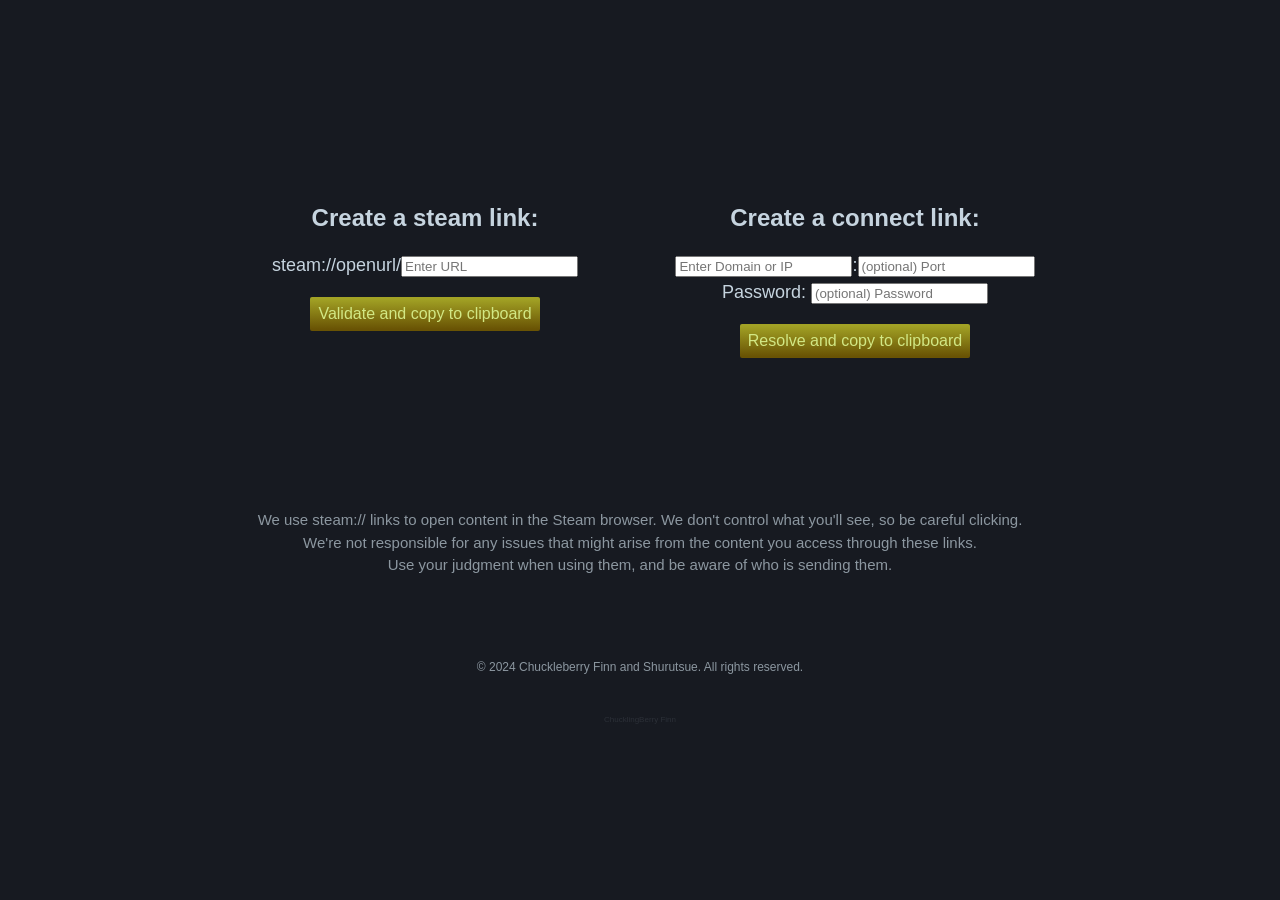
==== index.html @ 62fb6300 "Update index.html" ====
<!DOCTYPE html>
<html lang="en">

  <head>
    <meta charset="UTF-8">
    <meta name="viewport" content="width=device-width, initial-scale=1.0">
    <link rel="stylesheet" href="stylesheet/main.css">
  </head>

  <script>
    function showInfo(text, error) {
      const infoEle = document.getElementById("InfoSpan");
      infoEle.textContent = text;
      infoEle.className = error ? "error" : "success";
    }

    function toggleButtons(state) {
      const urlbtn = document.getElementById("copyURLBtn");
      const connectbtn = document.getElementById("connectBtn");
      urlbtn.disabled = state;
      connectbtn.disabled = state;
    }

    async function CopyURL() {
      toggleButtons(true);
      const urlInput = document.getElementById("urlInput").value.trim();
      const urlbtn = document.getElementById("copyURLBtn");
      const connectbtn = document.getElementById("connectBtn");
      try {
        const url = new URL(urlInput);
        if (!/(([a-z\d]([a-z\d-]*[a-z\d])*)\.)+[a-z]{2,}/.test(url.hostname))
          throw("Invalid URL.")
        if (url.protocol !== "http:" && url.protocol !== "https:")
          throw("Invalid Protocol.");
        let urltest = await resolveDomain(url.hostname);
        if(!urltest)
          throw("URL could not be resolved.");
        showInfo("Successfully copied!");
        navigator.clipboard.writeText(`${location.origin}/?url=${encodeURIComponent(url)}`);
      } catch(e) {
        showInfo(e, true);
      } finally {
        toggleButtons(false);
      }
    }

    async function resolveDomain(domainInput) {
        try {
            let isIP = /^[0-9\.]+/.test(domainInput); // If it's an IP, it won't need resolving.
            if (isIP) return domainInput;
            const resp = await fetch("https://dns.google/resolve?name=" + domainInput);
            const data = await resp.json();
            if (!data.Answer) throw("Unable to resolve domain");
            for (let i = 0; i < data.Answer.length; i++) {
                const answer = data.Answer[i];
                if (answer.type == 1 || answer.type == 28) { // 28 is IPv6, does that work for steam connect?
                    return answer.data;
                }
            }
        } catch (error) {
            console.error(error);
            return false;
        }
    }

    async function CopyConnect() {
        const domainInput = document.getElementById("domainInput").value.trim();
        const portInput = document.getElementById("portInput").value.trim();
        const passInput = document.getElementById("passInput").value;
        toggleButtons(true);

        const resp = await resolveDomain(domainInput);
        if (!resp)
            showInfo("Could not resolve domain.");
        else {
            let url = resp + ":" + portInput;
            if (passInput !== "")
                url += "/" + passInput;
            navigator.clipboard.writeText(`${location.origin}/?action=connect&url=` + encodeURIComponent(url));
            showInfo("Successfully copied!");
        }

        toggleButtons(false);
    }


    window.onload = async function() {
      const search = new URLSearchParams(location.search);
      const urldata = search.get("url");
      const action = search.get("action");
      const cover = document.getElementById("main");
      const resInfo = document.getElementById("resolvingInfo");

      if (urldata !== null) {
        let url = decodeURIComponent(urldata);
        document.getElementById("createOptions").remove()
        if (action === "connect") {
          // Setup Connect!
          cover.hidden = true;
          resInfo.hidden = false;
          document.getElementById("redirectOptions").remove()
          document.getElementById("HeaderInfo").innerHTML = "You've been invited to join the steam-game session on:<br>" + url.replace(/\/.*/, "");
          const joinBtn = document.getElementById("joinBtn");
          const parts = url.split(":");
          const domainInput = parts[0]
          const portInput = parts[1]
          const resp = await resolveDomain(domainInput)
          if (!resp) {
            joinBtn.disabled = true;
            showInfo("Unable to resolve the domain. Try refreshing the page.", true);
          } else {
            url = resp + ":" + portInput
            joinBtn.onclick = () => window.open("steam://connect/" + url, "_self");
            showInfo("INFO: Never give your account information away!", true);
          }
          cover.hidden = false;
          resInfo.hidden = true;
        } else {
          // Setup Redirect!redirectOptions
          document.getElementById("connectOptions").remove();
          document.getElementById("inBrowserBtn").onclick = () => window.open(url, "_self");
          document.getElementById("inSteamBtn").onclick = () => window.open("steam://openurl/" + url, "_self");
          document.getElementById("HeaderInfo").innerHTML = "Someone wants to send you to <a href=" + url + ">" + url + "</a>";
          showInfo("Please only continue if you trust the site in question.", true);
        }
        return;
      }
      document.getElementById("redirectOptions").remove()
      document.getElementById("connectOptions").remove()
    }
  </script>

  <body>

    <div class="cover" id="main">
      <p id="HeaderInfo"></p>
      <div id="connectOptions">
        <button id="joinBtn">Join!</button>
      </div>

      <div id="redirectOptions">
        <button id="inBrowserBtn" style="margin:10px;">Continue in browser</button>
        <button id="inSteamBtn" class="linkSteam" style="margin:10px;">Open in Steam</button>
      </div>


      <div id="createOptions">
        <div id="redirectURL" class="option">
          <h2>Create a steam link:</h2>
          <p>
            steam://openurl/<input type="text" id="urlInput" placeholder="Enter URL">
          </p>
          <button id="copyURLBtn" onclick="CopyURL()">Validate and copy to clipboard</button>
        </div>

        <div id="redirectConnect" class="option">
          <h2>Create a connect link:</h2>
          <p>
            <input type="text" id="domainInput" placeholder="Enter Domain or IP">:<input type="text" id="portInput" placeholder="(optional) Port">
            <br>
            Password: <input type="text" id="passInput" placeholder="(optional) Password">
          </p>
          <button id="connectBtn" onclick="CopyConnect()">Resolve and copy to clipboard</button>
        </div>
      </div>
      <span id="InfoSpan" class="Note"></span>

      <div>
        <p style="font-size: 15px; color: #8c97a0;" id="disclaimer" class="Note"><br><br><br><br>
        We use steam:// links to open content in the Steam browser. We don't control what you'll see, so be careful clicking.<br>
        We're not responsible for any issues that might arise from the content you access through these links.<br>
        Use your judgment when using them, and be aware of who is sending them.
        </p>
        <br>
        <br>
        <br>
        <p style="font-size: 12px; color: #8c97a0;" >© 2024 Chuckleberry Finn and Shurutsue. All rights reserved.</p>
        <br>
        <p id="easterEgg" style="font-size: 8px; color: #2c3038; vertical-align: bottom;" class="Note">ChucklingBerry Finn</p>
      </div>

    </div>
    <div id="resolvingInfo" class="cover" hidden="true">
      <p>Resolving...<br>Please wait.</p>
    </div>
  </body>

</html>
---- stylesheet/main.css ----
body {
	background-color: #171a21;
	color: #c6d4df;
	font-family: Arial, sans-serif;
	margin: 0;
	display: flex;
	justify-content: center;
	align-items: center;
	height: 100vh;
  width: 100vw;
	text-align: center;
}

.container {
    max-width: 800px;
    padding: 20px;
}

button {
  border-radius: 2px;
  border: none;
  font-size: 16px;
  padding: 8px;
  display: inline-block;
  cursor: pointer;
  color: #D2E885;
  background: #a2a225;
  background: -webkit-linear-gradient( top, #a2a225 5%, #695304 95%);
  background: linear-gradient( to bottom, #a2a225 5%, #695304 95%);
}

button:disabled,
button[disabled] {
  background: #aaa;
  background: -webkit-linear-gradient( top, #aaa 5%, #666 95%);
  background: linear-gradient( to bottom, #aaa 5%, #666 95%);
}

button.linkSteam {
  background: #a4d007;
  background: -webkit-linear-gradient( top, #a4d007 5%, #536904 95%);
  background: linear-gradient( to bottom, #a4d007 5%, #536904 95%);
}

span {
  font-size:12px;
  height: 16px;
  text-align: center;
  color: #777;
  margin-top: 30px;
  display: block;
}

span.error {
  color: #f00;
}

span.success {
  color: #0f0;
}

div {
  margin-left: 15px;
  margin-right: 15px;
}

div#createOptions {
  display: flex;
}

div.option {
  width: 400px;
}

h1 {
    font-size: 36px;
    color: #66c0f4; /* Blue color similar to Steam */
}

p {
    font-size: 18px;
    line-height: 1.5;
}

a {
    color: #66c0f4; /* Blue color similar to Steam */
    text-decoration: none;
}

a:hover {
    text-decoration: underline;
}
@media (max-width:919px) {
  div.option {
    width: 400px;
  }
}
@media (max-width:700px) {
  div#createOptions {
    display: block;
  }
  div {
    margin-left: 0px;
    margin-right: 0px;
  }
}
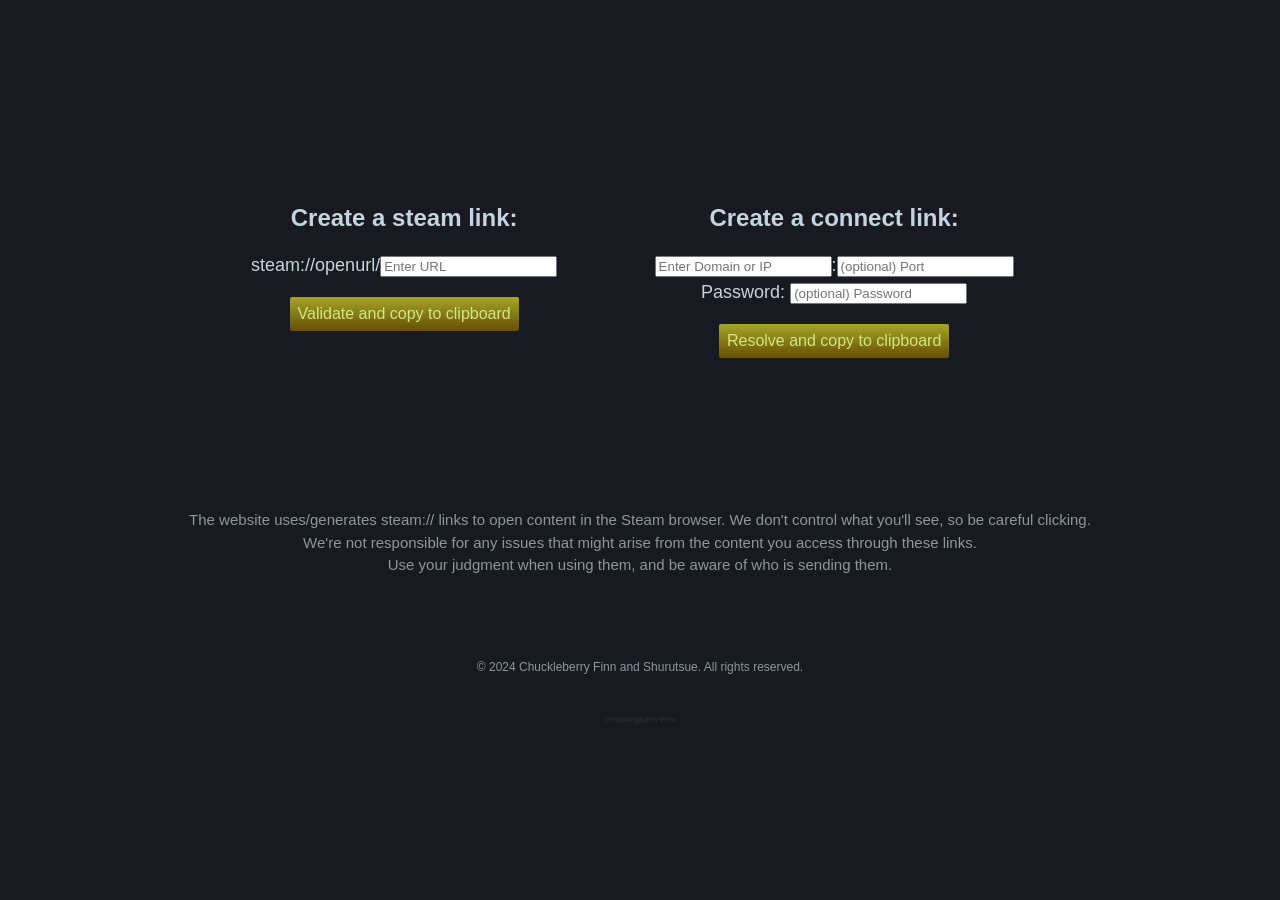
==== commit 3f6e4725: "Update index.html" ====
--- a/index.html
+++ b/index.html
@@ -167,7 +167,7 @@
 
       <div>
         <p style="font-size: 15px; color: #8c97a0;" id="disclaimer" class="Note"><br><br><br><br>
-        We use steam:// links to open content in the Steam browser. We don't control what you'll see, so be careful clicking.<br>
+        The website uses/generates steam:// links to open content in the Steam browser. We don't control what you'll see, so be careful clicking.<br>
         We're not responsible for any issues that might arise from the content you access through these links.<br>
         Use your judgment when using them, and be aware of who is sending them.
         </p>
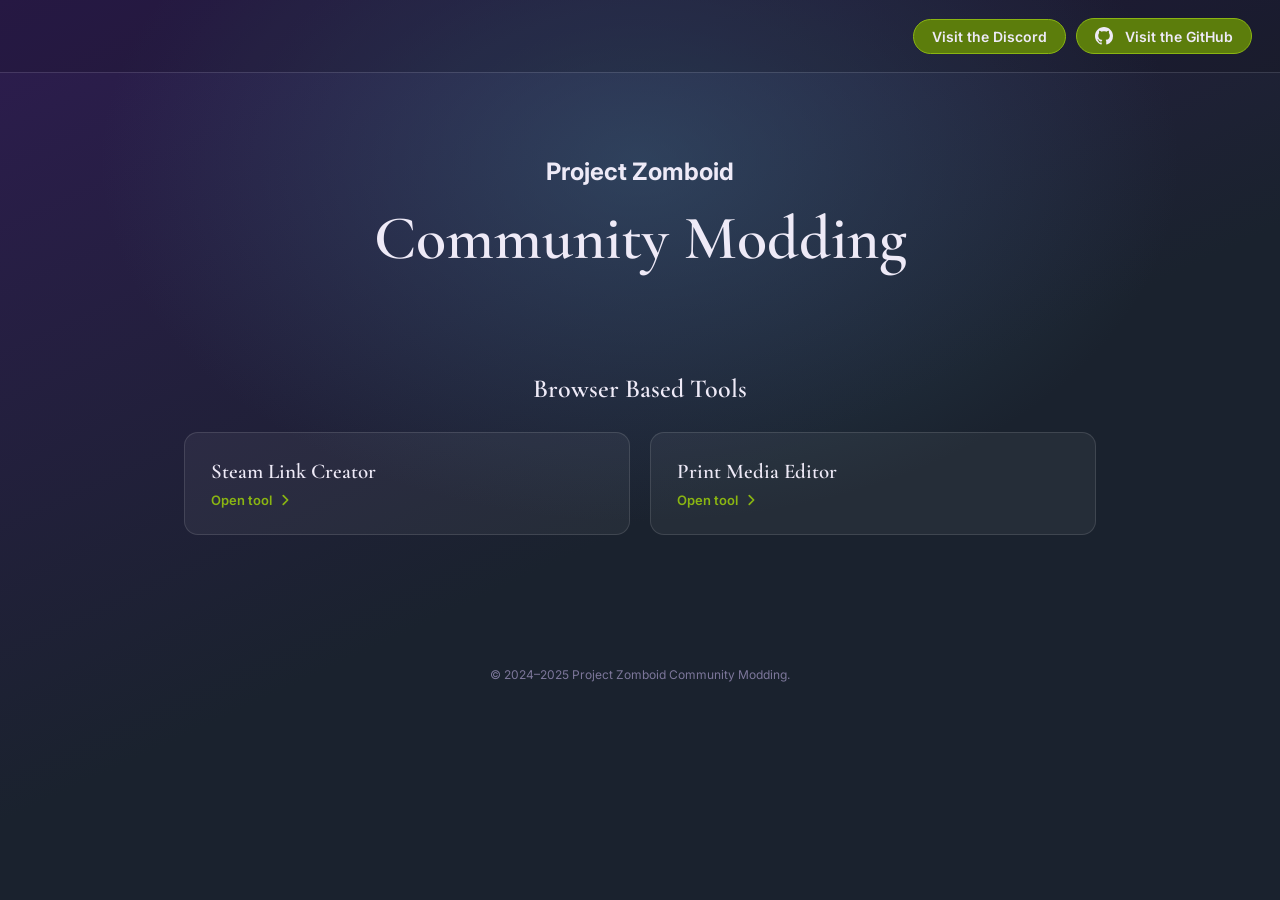
==== commit 10bed651: "tools" ====
--- a/index.html
+++ b/index.html
@@ -1,188 +1,293 @@
 <!DOCTYPE html>
 <html lang="en">
-
-  <head>
-    <meta charset="UTF-8">
-    <meta name="viewport" content="width=device-width, initial-scale=1.0">
-    <link rel="stylesheet" href="stylesheet/main.css">
-  </head>
-
-  <script>
-    function showInfo(text, error) {
-      const infoEle = document.getElementById("InfoSpan");
-      infoEle.textContent = text;
-      infoEle.className = error ? "error" : "success";
-    }
-
-    function toggleButtons(state) {
-      const urlbtn = document.getElementById("copyURLBtn");
-      const connectbtn = document.getElementById("connectBtn");
-      urlbtn.disabled = state;
-      connectbtn.disabled = state;
-    }
-
-    async function CopyURL() {
-      toggleButtons(true);
-      const urlInput = document.getElementById("urlInput").value.trim();
-      const urlbtn = document.getElementById("copyURLBtn");
-      const connectbtn = document.getElementById("connectBtn");
-      try {
-        const url = new URL(urlInput);
-        if (!/(([a-z\d]([a-z\d-]*[a-z\d])*)\.)+[a-z]{2,}/.test(url.hostname))
-          throw("Invalid URL.")
-        if (url.protocol !== "http:" && url.protocol !== "https:")
-          throw("Invalid Protocol.");
-        let urltest = await resolveDomain(url.hostname);
-        if(!urltest)
-          throw("URL could not be resolved.");
-        showInfo("Successfully copied!");
-        navigator.clipboard.writeText(`${location.origin}/?url=${encodeURIComponent(url)}`);
-      } catch(e) {
-        showInfo(e, true);
-      } finally {
-        toggleButtons(false);
-      }
-    }
-
-    async function resolveDomain(domainInput) {
-        try {
-            let isIP = /^[0-9\.]+/.test(domainInput); // If it's an IP, it won't need resolving.
-            if (isIP) return domainInput;
-            const resp = await fetch("https://dns.google/resolve?name=" + domainInput);
-            const data = await resp.json();
-            if (!data.Answer) throw("Unable to resolve domain");
-            for (let i = 0; i < data.Answer.length; i++) {
-                const answer = data.Answer[i];
-                if (answer.type == 1 || answer.type == 28) { // 28 is IPv6, does that work for steam connect?
-                    return answer.data;
-                }
-            }
-        } catch (error) {
-            console.error(error);
-            return false;
-        }
-    }
-
-    async function CopyConnect() {
-        const domainInput = document.getElementById("domainInput").value.trim();
-        const portInput = document.getElementById("portInput").value.trim();
-        const passInput = document.getElementById("passInput").value;
-        toggleButtons(true);
-
-        const resp = await resolveDomain(domainInput);
-        if (!resp)
-            showInfo("Could not resolve domain.");
-        else {
-            let url = resp + ":" + portInput;
-            if (passInput !== "")
-                url += "/" + passInput;
-            navigator.clipboard.writeText(`${location.origin}/?action=connect&url=` + encodeURIComponent(url));
-            showInfo("Successfully copied!");
-        }
-
-        toggleButtons(false);
-    }
-
-
-    window.onload = async function() {
-      const search = new URLSearchParams(location.search);
-      const urldata = search.get("url");
-      const action = search.get("action");
-      const cover = document.getElementById("main");
-      const resInfo = document.getElementById("resolvingInfo");
-
-      if (urldata !== null) {
-        let url = decodeURIComponent(urldata);
-        document.getElementById("createOptions").remove()
-        if (action === "connect") {
-          // Setup Connect!
-          cover.hidden = true;
-          resInfo.hidden = false;
-          document.getElementById("redirectOptions").remove()
-          document.getElementById("HeaderInfo").innerHTML = "You've been invited to join the steam-game session on:<br>" + url.replace(/\/.*/, "");
-          const joinBtn = document.getElementById("joinBtn");
-          const parts = url.split(":");
-          const domainInput = parts[0]
-          const portInput = parts[1]
-          const resp = await resolveDomain(domainInput)
-          if (!resp) {
-            joinBtn.disabled = true;
-            showInfo("Unable to resolve the domain. Try refreshing the page.", true);
-          } else {
-            url = resp + ":" + portInput
-            joinBtn.onclick = () => window.open("steam://connect/" + url, "_self");
-            showInfo("INFO: Never give your account information away!", true);
-          }
-          cover.hidden = false;
-          resInfo.hidden = true;
-        } else {
-          // Setup Redirect!redirectOptions
-          document.getElementById("connectOptions").remove();
-          document.getElementById("inBrowserBtn").onclick = () => window.open(url, "_self");
-          document.getElementById("inSteamBtn").onclick = () => window.open("steam://openurl/" + url, "_self");
-          document.getElementById("HeaderInfo").innerHTML = "Someone wants to send you to <a href=" + url + ">" + url + "</a>";
-          showInfo("Please only continue if you trust the site in question.", true);
-        }
-        return;
-      }
-      document.getElementById("redirectOptions").remove()
-      document.getElementById("connectOptions").remove()
-    }
-  </script>
-
-  <body>
-
-    <div class="cover" id="main">
-      <p id="HeaderInfo"></p>
-      <div id="connectOptions">
-        <button id="joinBtn">Join!</button>
-      </div>
-
-      <div id="redirectOptions">
-        <button id="inBrowserBtn" style="margin:10px;">Continue in browser</button>
-        <button id="inSteamBtn" class="linkSteam" style="margin:10px;">Open in Steam</button>
-      </div>
-
-
-      <div id="createOptions">
-        <div id="redirectURL" class="option">
-          <h2>Create a steam link:</h2>
-          <p>
-            steam://openurl/<input type="text" id="urlInput" placeholder="Enter URL">
-          </p>
-          <button id="copyURLBtn" onclick="CopyURL()">Validate and copy to clipboard</button>
-        </div>
-
-        <div id="redirectConnect" class="option">
-          <h2>Create a connect link:</h2>
-          <p>
-            <input type="text" id="domainInput" placeholder="Enter Domain or IP">:<input type="text" id="portInput" placeholder="(optional) Port">
-            <br>
-            Password: <input type="text" id="passInput" placeholder="(optional) Password">
-          </p>
-          <button id="connectBtn" onclick="CopyConnect()">Resolve and copy to clipboard</button>
-        </div>
-      </div>
-      <span id="InfoSpan" class="Note"></span>
-
-      <div>
-        <p style="font-size: 15px; color: #8c97a0;" id="disclaimer" class="Note"><br><br><br><br>
-        The website uses/generates steam:// links to open content in the Steam browser. We don't control what you'll see, so be careful clicking.<br>
-        We're not responsible for any issues that might arise from the content you access through these links.<br>
-        Use your judgment when using them, and be aware of who is sending them.
-        </p>
-        <br>
-        <br>
-        <br>
-        <p style="font-size: 12px; color: #8c97a0;" >© 2024 Chuckleberry Finn and Shurutsue. All rights reserved.</p>
-        <br>
-        <p id="easterEgg" style="font-size: 8px; color: #2c3038; vertical-align: bottom;" class="Note">ChucklingBerry Finn</p>
-      </div>
-
+<head>
+<meta charset="UTF-8">
+<meta name="viewport" content="width=device-width, initial-scale=1.0">
+<title>Project Zomboid Community Modding</title>
+<link rel="icon" href="assets/pfp.png">
+<link rel="preconnect" href="https://fonts.googleapis.com">
+<link rel="preconnect" href="https://fonts.gstatic.com" crossorigin>
+<link href="https://fonts.googleapis.com/css2?family=Cormorant+Garamond:ital,wght@0,500;0,600;1,500&family=Inter:wght@400;500;600&display=swap" rel="stylesheet">
+<style>
+  :root {
+    --bg-purple: #2d1c4f;
+    --bg-navy: #1a222e;
+    --bg-blue: #395d76;
+    --ink: #eeeaf7;
+    --ink-dim: #a79bc9;
+    --accent: #8ab512;
+    --accent-dim: #5c7d0c;
+    --panel: rgba(255,255,255,0.05);
+    --panel-border: rgba(255,255,255,0.12);
+    --panel-hover: rgba(255,255,255,0.09);
+    --serif: 'Cormorant Garamond', Georgia, serif;
+    --sans: 'Inter', -apple-system, BlinkMacSystemFont, 'Segoe UI', sans-serif;
+  }
+  * { box-sizing: border-box; }
+  html { scroll-behavior: smooth; }
+  body {
+    margin: 0;
+    min-height: 100vh;
+    font-family: var(--sans);
+    color: var(--ink);
+    background:
+      radial-gradient(ellipse 900px 600px at 50% 18%, rgba(57,93,118,0.55), transparent 60%),
+      linear-gradient(155deg, var(--bg-purple) 0%, var(--bg-navy) 55%, var(--bg-navy) 100%);
+  }
+  a { color: inherit; }
+
+  /* ---- top banner trim ---- */
+  .banner {
+    display: flex;
+    flex-wrap: wrap;
+    border-bottom: 1px solid var(--panel-border);
+  }
+  .banner-panel {
+    flex: 1 1 260px;
+    padding: 18px 28px;
+    display: flex;
+    align-items: center;
+    gap: 10px;
+  }
+  .banner-left {
+    background: rgba(255,255,255,0.04);
+  }
+  .banner-left .wordmark-sub {
+    font-family: var(--serif);
+    font-size: 15px;
+    font-style: italic;
+    color: var(--ink-dim);
+    display: block;
+    line-height: 1.2;
+  }
+  .banner-left .wordmark-main {
+    font-family: var(--serif);
+    font-weight: 600;
+    font-size: 22px;
+    display: block;
+    line-height: 1.2;
+  }
+  .banner-right {
+    background: rgba(0,0,0,0.15);
+    justify-content: flex-end;
+  }
+  .gh-link {
+    display: flex;
+    align-items: center;
+    gap: 12px;
+    text-decoration: none;
+    padding: 8px 18px;
+    border-radius: 999px;
+    background: var(--accent-dim);
+    border: 1px solid var(--accent);
+    font-family: var(--sans);
+    font-weight: 600;
+    font-size: 14px;
+    transition: background 0.15s ease;
+  }
+  .gh-link:hover { background: var(--accent); }
+  .gh-link svg { width: 18px; height: 18px; flex-shrink: 0; }
+
+  /* ---- hero ---- */
+  .hero {
+    max-width: 880px;
+    margin: 0 auto;
+    padding: 64px 24px 24px;
+    text-align: center;
+  }
+  .hero img {
+    width: min(430px, 80vw);
+    border-radius: 18px;
+    box-shadow: 0 18px 34px rgba(0,0,0,0.45), 0 0 0 1px var(--panel-border);
+  }
+  .hero .eyebrow {
+    font-family: var(--serif);
+    font-style: italic;
+    font-size: clamp(18px, 3vw, 24px);
+    color: var(--ink-dim);
+    margin: 20px 0 4px;
+  }
+  .hero h1 {
+    font-family: var(--serif);
+    font-weight: 600;
+    font-size: clamp(38px, 7vw, 62px);
+    margin: 0 0 22px;
+    line-height: 1.05;
+  }
+  .hero p.mission {
+    font-family: var(--serif);
+    font-style: italic;
+    font-size: clamp(17px, 2.4vw, 21px);
+    line-height: 1.55;
+    color: var(--ink);
+    max-width: 640px;
+    margin: 0 auto;
+  }
+
+  /* ---- tool grid ---- */
+  .tools {
+    max-width: 960px;
+    margin: 56px auto 0;
+    padding: 0 24px;
+  }
+  .tools h2 {
+    font-family: var(--serif);
+    font-weight: 600;
+    font-size: 26px;
+    text-align: center;
+    margin: 0 0 8px;
+  }
+  .tools .sub {
+    text-align: center;
+    color: var(--ink-dim);
+    font-size: 14px;
+    margin: 0 0 32px;
+  }
+  .tool-grid {
+    display: grid;
+    grid-template-columns: repeat(auto-fit, minmax(260px, 1fr));
+    gap: 20px;
+  }
+  .tool-card {
+    display: flex;
+    flex-direction: column;
+    background: var(--panel);
+    border: 1px solid var(--panel-border);
+    border-radius: 14px;
+    padding: 26px;
+    text-decoration: none;
+    color: var(--ink);
+    transition: background 0.15s ease, transform 0.15s ease, border-color 0.15s ease;
+  }
+  .tool-card:hover {
+    background: var(--panel-hover);
+    border-color: var(--accent);
+    transform: translateY(-2px);
+  }
+  .tool-card .tool-icon {
+    width: 40px;
+    height: 40px;
+    border-radius: 10px;
+    background: var(--accent-dim);
+    display: flex;
+    align-items: center;
+    justify-content: center;
+    margin-bottom: 16px;
+  }
+  .tool-card .tool-icon svg { width: 22px; height: 22px; }
+  .tool-card h3 {
+    font-family: var(--serif);
+    font-weight: 600;
+    font-size: 21px;
+    margin: 0 0 8px;
+  }
+  .tool-card p {
+    font-size: 14px;
+    line-height: 1.55;
+    color: var(--ink-dim);
+    margin: 0 0 18px;
+    flex-grow: 1;
+  }
+  .tool-card .launch {
+    font-size: 13px;
+    font-weight: 600;
+    color: var(--accent);
+    display: flex;
+    align-items: center;
+    gap: 6px;
+  }
+  .tool-card .launch svg { width: 14px; height: 14px; transition: transform 0.15s ease; }
+  .tool-card:hover .launch svg { transform: translateX(3px); }
+
+  .tool-card.more {
+    align-items: center;
+    justify-content: center;
+    text-align: center;
+    border-style: dashed;
+    color: var(--ink-dim);
+  }
+  .tool-card.more:hover { transform: none; border-color: var(--panel-border); background: var(--panel); }
+  .tool-card.more p { margin: 0; flex-grow: 0; font-style: italic; font-family: var(--serif); font-size: 16px; }
+
+  /* ---- footer ---- */
+  footer {
+    max-width: 960px;
+    margin: 64px auto 0;
+    padding: 28px 24px 40px;
+    text-align: center;
+  }
+  .discord-cta {
+    display: inline-flex;
+    align-items: center;
+    gap: 14px;
+    background: rgba(255,255,255,0.05);
+    border: 1px solid var(--panel-border);
+    border-radius: 999px;
+    padding: 10px 12px 10px 22px;
+    text-decoration: none;
+    color: var(--ink);
+    margin-bottom: 28px;
+  }
+  .discord-cta .label { font-size: 14px; }
+  .discord-cta .label strong { display: block; font-family: var(--serif); font-size: 17px; font-weight: 600; }
+  .discord-cta .go {
+    background: var(--accent);
+    color: #17210a;
+    font-weight: 700;
+    font-size: 13px;
+    padding: 8px 16px;
+    border-radius: 999px;
+  }
+  footer .copyright {
+    font-size: 12px;
+    color: var(--ink-dim);
+    opacity: 0.7;
+  }
+
+  @media (max-width: 620px) {
+    .banner { flex-direction: column; }
+    .banner-right { justify-content: flex-start; }
+  }
+</style>
+</head>
+<body>
+
+  <div class="banner">
+    <div class="banner-panel banner-right">
+      <a class="gh-link" href="https://discord.gg/vgEMkbRsN5" target="_blank" rel="noopener">Visit the Discord</a>
+      <a class="gh-link" href="https://github.com/Project-Zomboid-Community-Modding" target="_blank" rel="noopener">
+        <svg viewBox="0 0 16 16" fill="currentColor"><path d="M8 0C3.58 0 0 3.58 0 8c0 3.54 2.29 6.53 5.47 7.59.4.07.55-.17.55-.38 0-.19-.01-.82-.01-1.49-2.01.37-2.53-.49-2.69-.94-.09-.23-.48-.94-.82-1.13-.28-.15-.68-.52-.01-.53.63-.01 1.08.58 1.23.82.72 1.21 1.87.87 2.33.66.07-.52.28-.87.51-1.07-1.78-.2-3.64-.89-3.64-3.95 0-.87.31-1.59.82-2.15-.08-.2-.36-1.02.08-2.12 0 0 .67-.21 2.2.82.64-.18 1.32-.27 2-.27.68 0 1.36.09 2 .27 1.53-1.04 2.2-.82 2.2-.82.44 1.1.16 1.92.08 2.12.51.56.82 1.27.82 2.15 0 3.07-1.87 3.75-3.65 3.95.29.25.54.73.54 1.48 0 1.07-.01 1.93-.01 2.2 0 .21.15.46.55.38A8.01 8.01 0 0 0 16 8c0-4.42-3.58-8-8-8z"/></svg>
+        Visit the GitHub
+      </a>
     </div>
-    <div id="resolvingInfo" class="cover" hidden="true">
-      <p>Resolving...<br>Please wait.</p>
+  </div>
+
+  <div class="hero">
+    <h2>Project Zomboid</h2>
+    <h1>Community Modding</h1>
+  </div>
+  <div class="tools">
+    <h2>Browser Based Tools</h2>
+    <br>
+    <div class="tool-grid">
+      <a class="tool-card" href="tools/steam-link/">
+        <h3>Steam Link Creator</h3>
+        <span class="launch">Open tool <svg viewBox="0 0 16 16" fill="none" stroke="currentColor" stroke-width="2" stroke-linecap="round" stroke-linejoin="round"><path d="M6 3l5 5-5 5"/></svg></span>
+      </a>
+
+      <a class="tool-card" href="tools/print-media-editor/">
+        <h3>Print Media Editor</h3>
+        <span class="launch">Open tool <svg viewBox="0 0 16 16" fill="none" stroke="currentColor" stroke-width="2" stroke-linecap="round" stroke-linejoin="round"><path d="M6 3l5 5-5 5"/></svg></span>
+      </a>
+      
+
     </div>
-  </body>
-
+  </div>
+
+  <br><br>
+  <footer>
+    <div class="copyright">© 2024&ndash;2025 Project Zomboid Community Modding.</div>
+  </footer>
+
+</body>
 </html>
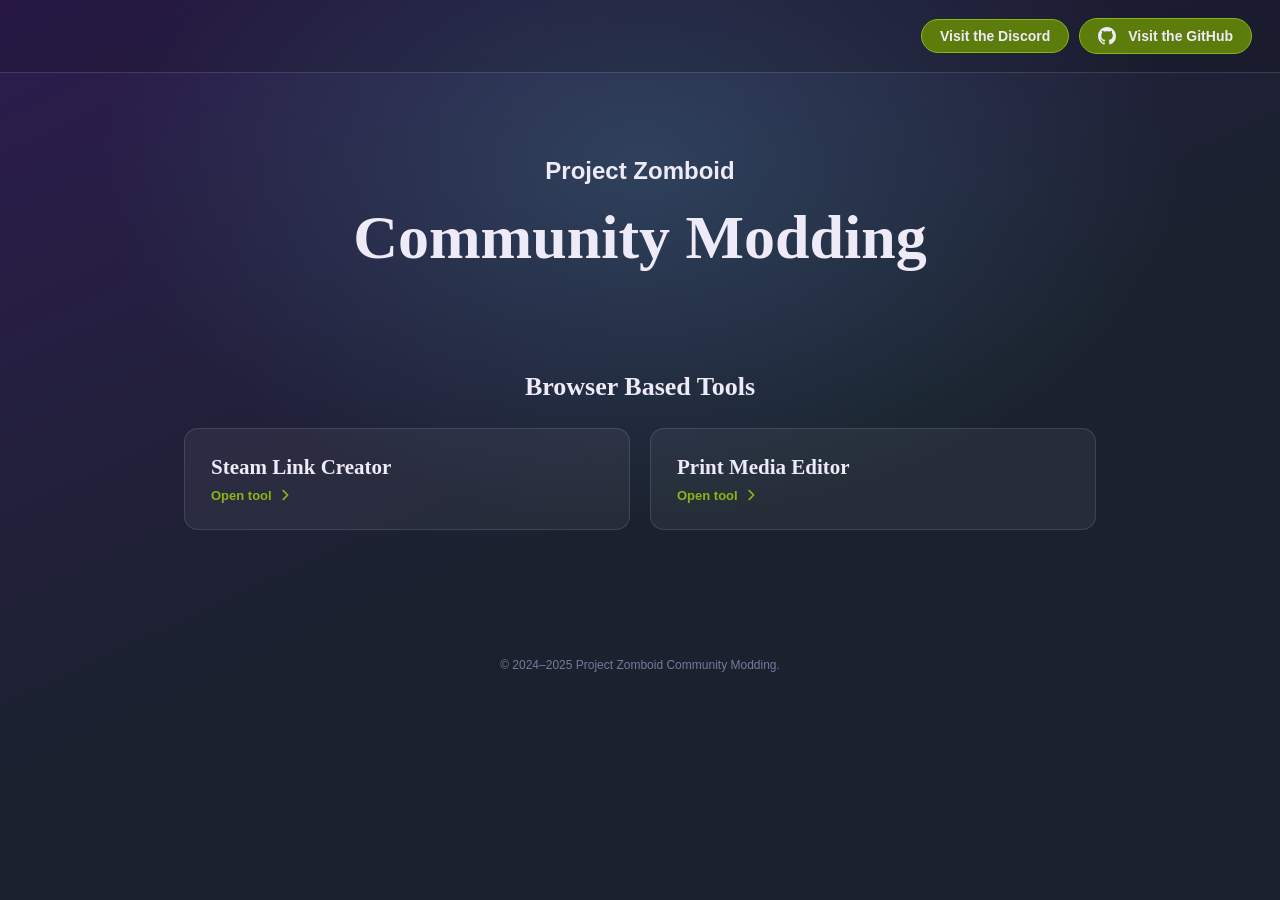
==== commit 7eca336d: "Cinzel" ====
--- a/index.html
+++ b/index.html
@@ -4,251 +4,10 @@
 <meta charset="UTF-8">
 <meta name="viewport" content="width=device-width, initial-scale=1.0">
 <title>Project Zomboid Community Modding</title>
-<link rel="icon" href="assets/pfp.png">
 <link rel="preconnect" href="https://fonts.googleapis.com">
 <link rel="preconnect" href="https://fonts.gstatic.com" crossorigin>
-<link href="https://fonts.googleapis.com/css2?family=Cormorant+Garamond:ital,wght@0,500;0,600;1,500&family=Inter:wght@400;500;600&display=swap" rel="stylesheet">
-<style>
-  :root {
-    --bg-purple: #2d1c4f;
-    --bg-navy: #1a222e;
-    --bg-blue: #395d76;
-    --ink: #eeeaf7;
-    --ink-dim: #a79bc9;
-    --accent: #8ab512;
-    --accent-dim: #5c7d0c;
-    --panel: rgba(255,255,255,0.05);
-    --panel-border: rgba(255,255,255,0.12);
-    --panel-hover: rgba(255,255,255,0.09);
-    --serif: 'Cormorant Garamond', Georgia, serif;
-    --sans: 'Inter', -apple-system, BlinkMacSystemFont, 'Segoe UI', sans-serif;
-  }
-  * { box-sizing: border-box; }
-  html { scroll-behavior: smooth; }
-  body {
-    margin: 0;
-    min-height: 100vh;
-    font-family: var(--sans);
-    color: var(--ink);
-    background:
-      radial-gradient(ellipse 900px 600px at 50% 18%, rgba(57,93,118,0.55), transparent 60%),
-      linear-gradient(155deg, var(--bg-purple) 0%, var(--bg-navy) 55%, var(--bg-navy) 100%);
-  }
-  a { color: inherit; }
-
-  /* ---- top banner trim ---- */
-  .banner {
-    display: flex;
-    flex-wrap: wrap;
-    border-bottom: 1px solid var(--panel-border);
-  }
-  .banner-panel {
-    flex: 1 1 260px;
-    padding: 18px 28px;
-    display: flex;
-    align-items: center;
-    gap: 10px;
-  }
-  .banner-left {
-    background: rgba(255,255,255,0.04);
-  }
-  .banner-left .wordmark-sub {
-    font-family: var(--serif);
-    font-size: 15px;
-    font-style: italic;
-    color: var(--ink-dim);
-    display: block;
-    line-height: 1.2;
-  }
-  .banner-left .wordmark-main {
-    font-family: var(--serif);
-    font-weight: 600;
-    font-size: 22px;
-    display: block;
-    line-height: 1.2;
-  }
-  .banner-right {
-    background: rgba(0,0,0,0.15);
-    justify-content: flex-end;
-  }
-  .gh-link {
-    display: flex;
-    align-items: center;
-    gap: 12px;
-    text-decoration: none;
-    padding: 8px 18px;
-    border-radius: 999px;
-    background: var(--accent-dim);
-    border: 1px solid var(--accent);
-    font-family: var(--sans);
-    font-weight: 600;
-    font-size: 14px;
-    transition: background 0.15s ease;
-  }
-  .gh-link:hover { background: var(--accent); }
-  .gh-link svg { width: 18px; height: 18px; flex-shrink: 0; }
-
-  /* ---- hero ---- */
-  .hero {
-    max-width: 880px;
-    margin: 0 auto;
-    padding: 64px 24px 24px;
-    text-align: center;
-  }
-  .hero img {
-    width: min(430px, 80vw);
-    border-radius: 18px;
-    box-shadow: 0 18px 34px rgba(0,0,0,0.45), 0 0 0 1px var(--panel-border);
-  }
-  .hero .eyebrow {
-    font-family: var(--serif);
-    font-style: italic;
-    font-size: clamp(18px, 3vw, 24px);
-    color: var(--ink-dim);
-    margin: 20px 0 4px;
-  }
-  .hero h1 {
-    font-family: var(--serif);
-    font-weight: 600;
-    font-size: clamp(38px, 7vw, 62px);
-    margin: 0 0 22px;
-    line-height: 1.05;
-  }
-  .hero p.mission {
-    font-family: var(--serif);
-    font-style: italic;
-    font-size: clamp(17px, 2.4vw, 21px);
-    line-height: 1.55;
-    color: var(--ink);
-    max-width: 640px;
-    margin: 0 auto;
-  }
-
-  /* ---- tool grid ---- */
-  .tools {
-    max-width: 960px;
-    margin: 56px auto 0;
-    padding: 0 24px;
-  }
-  .tools h2 {
-    font-family: var(--serif);
-    font-weight: 600;
-    font-size: 26px;
-    text-align: center;
-    margin: 0 0 8px;
-  }
-  .tools .sub {
-    text-align: center;
-    color: var(--ink-dim);
-    font-size: 14px;
-    margin: 0 0 32px;
-  }
-  .tool-grid {
-    display: grid;
-    grid-template-columns: repeat(auto-fit, minmax(260px, 1fr));
-    gap: 20px;
-  }
-  .tool-card {
-    display: flex;
-    flex-direction: column;
-    background: var(--panel);
-    border: 1px solid var(--panel-border);
-    border-radius: 14px;
-    padding: 26px;
-    text-decoration: none;
-    color: var(--ink);
-    transition: background 0.15s ease, transform 0.15s ease, border-color 0.15s ease;
-  }
-  .tool-card:hover {
-    background: var(--panel-hover);
-    border-color: var(--accent);
-    transform: translateY(-2px);
-  }
-  .tool-card .tool-icon {
-    width: 40px;
-    height: 40px;
-    border-radius: 10px;
-    background: var(--accent-dim);
-    display: flex;
-    align-items: center;
-    justify-content: center;
-    margin-bottom: 16px;
-  }
-  .tool-card .tool-icon svg { width: 22px; height: 22px; }
-  .tool-card h3 {
-    font-family: var(--serif);
-    font-weight: 600;
-    font-size: 21px;
-    margin: 0 0 8px;
-  }
-  .tool-card p {
-    font-size: 14px;
-    line-height: 1.55;
-    color: var(--ink-dim);
-    margin: 0 0 18px;
-    flex-grow: 1;
-  }
-  .tool-card .launch {
-    font-size: 13px;
-    font-weight: 600;
-    color: var(--accent);
-    display: flex;
-    align-items: center;
-    gap: 6px;
-  }
-  .tool-card .launch svg { width: 14px; height: 14px; transition: transform 0.15s ease; }
-  .tool-card:hover .launch svg { transform: translateX(3px); }
-
-  .tool-card.more {
-    align-items: center;
-    justify-content: center;
-    text-align: center;
-    border-style: dashed;
-    color: var(--ink-dim);
-  }
-  .tool-card.more:hover { transform: none; border-color: var(--panel-border); background: var(--panel); }
-  .tool-card.more p { margin: 0; flex-grow: 0; font-style: italic; font-family: var(--serif); font-size: 16px; }
-
-  /* ---- footer ---- */
-  footer {
-    max-width: 960px;
-    margin: 64px auto 0;
-    padding: 28px 24px 40px;
-    text-align: center;
-  }
-  .discord-cta {
-    display: inline-flex;
-    align-items: center;
-    gap: 14px;
-    background: rgba(255,255,255,0.05);
-    border: 1px solid var(--panel-border);
-    border-radius: 999px;
-    padding: 10px 12px 10px 22px;
-    text-decoration: none;
-    color: var(--ink);
-    margin-bottom: 28px;
-  }
-  .discord-cta .label { font-size: 14px; }
-  .discord-cta .label strong { display: block; font-family: var(--serif); font-size: 17px; font-weight: 600; }
-  .discord-cta .go {
-    background: var(--accent);
-    color: #17210a;
-    font-weight: 700;
-    font-size: 13px;
-    padding: 8px 16px;
-    border-radius: 999px;
-  }
-  footer .copyright {
-    font-size: 12px;
-    color: var(--ink-dim);
-    opacity: 0.7;
-  }
-
-  @media (max-width: 620px) {
-    .banner { flex-direction: column; }
-    .banner-right { justify-content: flex-start; }
-  }
-</style>
+<link href="https://fonts.googleapis.com/css2?family=Cinzel,wght@0,500;0,600;1,500&family=Inter:wght@400;500;600&display=swap" rel="stylesheet">
+<link rel="stylesheet" href="main.css">
 </head>
 <body>
 
@@ -279,7 +38,7 @@
         <h3>Print Media Editor</h3>
         <span class="launch">Open tool <svg viewBox="0 0 16 16" fill="none" stroke="currentColor" stroke-width="2" stroke-linecap="round" stroke-linejoin="round"><path d="M6 3l5 5-5 5"/></svg></span>
       </a>
-      
+
 
     </div>
   </div>
--- a/main.css
+++ b/main.css
@@ -0,0 +1,239 @@
+  :root {
+    --bg-purple: #2d1c4f;
+    --bg-navy: #1a222e;
+    --bg-blue: #395d76;
+    --ink: #eeeaf7;
+    --ink-dim: #a79bc9;
+    --accent: #8ab512;
+    --accent-dim: #5c7d0c;
+    --panel: rgba(255,255,255,0.05);
+    --panel-border: rgba(255,255,255,0.12);
+    --panel-hover: rgba(255,255,255,0.09);
+    --serif: 'Cinzel', serif;
+    --sans: 'Cinzel', -apple-system, BlinkMacSystemFont, 'Segoe UI', sans-serif;
+  }
+  * { box-sizing: border-box; }
+  html { scroll-behavior: smooth; }
+  body {
+    margin: 0;
+    min-height: 100vh;
+    font-family: var(--sans);
+    color: var(--ink);
+    background:
+      radial-gradient(ellipse 900px 600px at 50% 18%, rgba(57,93,118,0.55), transparent 60%),
+      linear-gradient(155deg, var(--bg-purple) 0%, var(--bg-navy) 55%, var(--bg-navy) 100%);
+  }
+  a { color: inherit; }
+
+  /* ---- top banner trim ---- */
+  .banner {
+    display: flex;
+    flex-wrap: wrap;
+    border-bottom: 1px solid var(--panel-border);
+  }
+  .banner-panel {
+    flex: 1 1 260px;
+    padding: 18px 28px;
+    display: flex;
+    align-items: center;
+    gap: 10px;
+  }
+  .banner-left {
+    background: rgba(255,255,255,0.04);
+  }
+  .banner-left .wordmark-sub {
+    font-family: var(--serif);
+    font-size: 15px;
+    font-style: italic;
+    color: var(--ink-dim);
+    display: block;
+    line-height: 1.2;
+  }
+  .banner-left .wordmark-main {
+    font-family: var(--serif);
+    font-weight: 600;
+    font-size: 22px;
+    display: block;
+    line-height: 1.2;
+  }
+  .banner-right {
+    background: rgba(0,0,0,0.15);
+    justify-content: flex-end;
+  }
+  .gh-link {
+    display: flex;
+    align-items: center;
+    gap: 12px;
+    text-decoration: none;
+    padding: 8px 18px;
+    border-radius: 999px;
+    background: var(--accent-dim);
+    border: 1px solid var(--accent);
+    font-family: var(--sans);
+    font-weight: 600;
+    font-size: 14px;
+    transition: background 0.15s ease;
+  }
+  .gh-link:hover { background: var(--accent); }
+  .gh-link svg { width: 18px; height: 18px; flex-shrink: 0; }
+
+  /* ---- hero ---- */
+  .hero {
+    max-width: 880px;
+    margin: 0 auto;
+    padding: 64px 24px 24px;
+    text-align: center;
+  }
+  .hero img {
+    width: min(430px, 80vw);
+    border-radius: 18px;
+    box-shadow: 0 18px 34px rgba(0,0,0,0.45), 0 0 0 1px var(--panel-border);
+  }
+  .hero .eyebrow {
+    font-family: var(--serif);
+    font-style: italic;
+    font-size: clamp(18px, 3vw, 24px);
+    color: var(--ink-dim);
+    margin: 20px 0 4px;
+  }
+  .hero h1 {
+    font-family: var(--serif);
+    font-weight: 600;
+    font-size: clamp(38px, 7vw, 62px);
+    margin: 0 0 22px;
+    line-height: 1.05;
+  }
+  .hero p.mission {
+    font-family: var(--serif);
+    font-style: italic;
+    font-size: clamp(17px, 2.4vw, 21px);
+    line-height: 1.55;
+    color: var(--ink);
+    max-width: 640px;
+    margin: 0 auto;
+  }
+
+  /* ---- tool grid ---- */
+  .tools {
+    max-width: 960px;
+    margin: 56px auto 0;
+    padding: 0 24px;
+  }
+  .tools h2 {
+    font-family: var(--serif);
+    font-weight: 600;
+    font-size: 26px;
+    text-align: center;
+    margin: 0 0 8px;
+  }
+  .tools .sub {
+    text-align: center;
+    color: var(--ink-dim);
+    font-size: 14px;
+    margin: 0 0 32px;
+  }
+  .tool-grid {
+    display: grid;
+    grid-template-columns: repeat(auto-fit, minmax(260px, 1fr));
+    gap: 20px;
+  }
+  .tool-card {
+    display: flex;
+    flex-direction: column;
+    background: var(--panel);
+    border: 1px solid var(--panel-border);
+    border-radius: 14px;
+    padding: 26px;
+    text-decoration: none;
+    color: var(--ink);
+    transition: background 0.15s ease, transform 0.15s ease, border-color 0.15s ease;
+  }
+  .tool-card:hover {
+    background: var(--panel-hover);
+    border-color: var(--accent);
+    transform: translateY(-2px);
+  }
+  .tool-card .tool-icon {
+    width: 40px;
+    height: 40px;
+    border-radius: 10px;
+    background: var(--accent-dim);
+    display: flex;
+    align-items: center;
+    justify-content: center;
+    margin-bottom: 16px;
+  }
+  .tool-card .tool-icon svg { width: 22px; height: 22px; }
+  .tool-card h3 {
+    font-family: var(--serif);
+    font-weight: 600;
+    font-size: 21px;
+    margin: 0 0 8px;
+  }
+  .tool-card p {
+    font-size: 14px;
+    line-height: 1.55;
+    color: var(--ink-dim);
+    margin: 0 0 18px;
+    flex-grow: 1;
+  }
+  .tool-card .launch {
+    font-size: 13px;
+    font-weight: 600;
+    color: var(--accent);
+    display: flex;
+    align-items: center;
+    gap: 6px;
+  }
+  .tool-card .launch svg { width: 14px; height: 14px; transition: transform 0.15s ease; }
+  .tool-card:hover .launch svg { transform: translateX(3px); }
+
+  .tool-card.more {
+    align-items: center;
+    justify-content: center;
+    text-align: center;
+    border-style: dashed;
+    color: var(--ink-dim);
+  }
+  .tool-card.more:hover { transform: none; border-color: var(--panel-border); background: var(--panel); }
+  .tool-card.more p { margin: 0; flex-grow: 0; font-style: italic; font-family: var(--serif); font-size: 16px; }
+
+  /* ---- footer ---- */
+  footer {
+    max-width: 960px;
+    margin: 64px auto 0;
+    padding: 28px 24px 40px;
+    text-align: center;
+  }
+  .discord-cta {
+    display: inline-flex;
+    align-items: center;
+    gap: 14px;
+    background: rgba(255,255,255,0.05);
+    border: 1px solid var(--panel-border);
+    border-radius: 999px;
+    padding: 10px 12px 10px 22px;
+    text-decoration: none;
+    color: var(--ink);
+    margin-bottom: 28px;
+  }
+  .discord-cta .label { font-size: 14px; }
+  .discord-cta .label strong { display: block; font-family: var(--serif); font-size: 17px; font-weight: 600; }
+  .discord-cta .go {
+    background: var(--accent);
+    color: #17210a;
+    font-weight: 700;
+    font-size: 13px;
+    padding: 8px 16px;
+    border-radius: 999px;
+  }
+  footer .copyright {
+    font-size: 12px;
+    color: var(--ink-dim);
+    opacity: 0.7;
+  }
+
+  @media (max-width: 620px) {
+    .banner { flex-direction: column; }
+    .banner-right { justify-content: flex-start; }
+  }
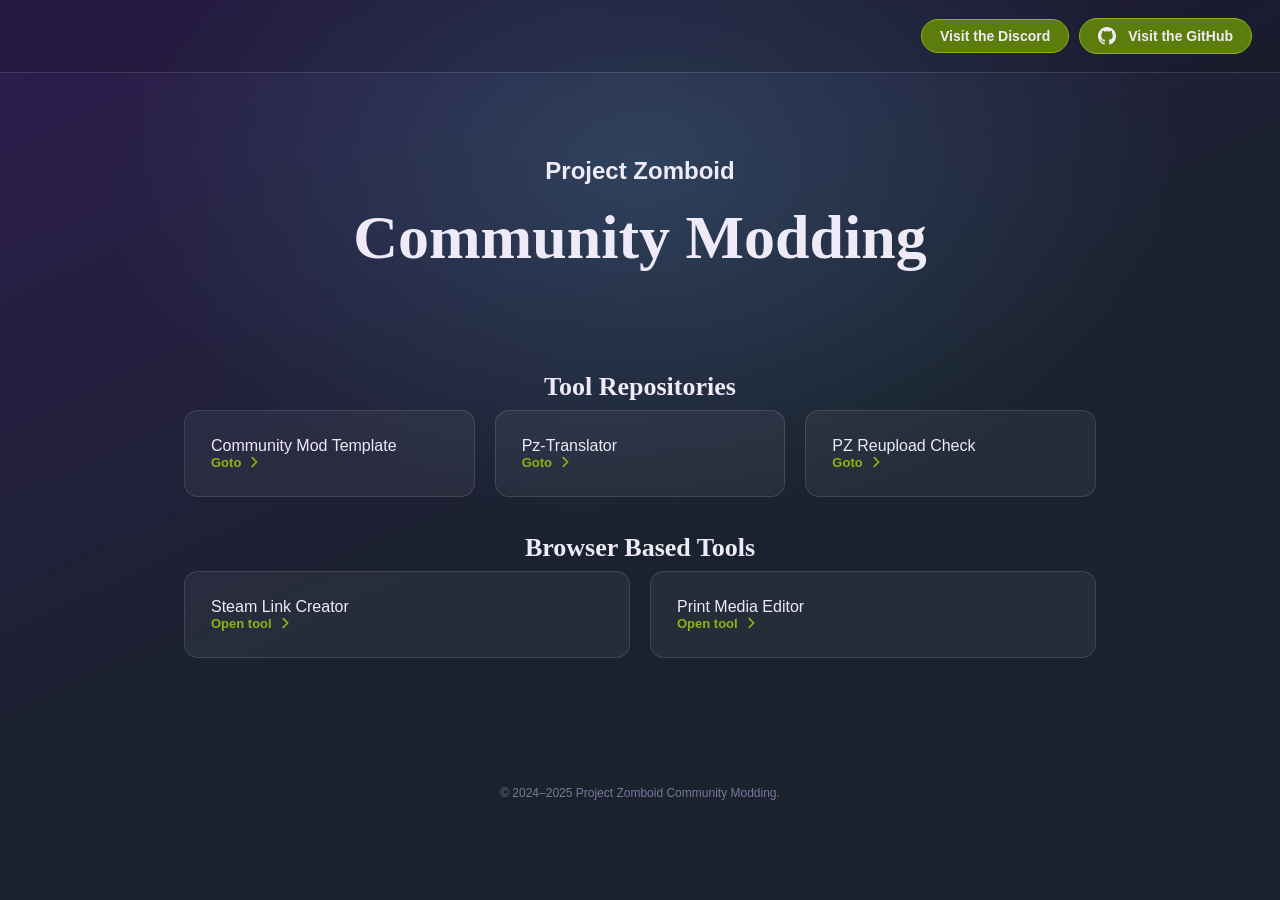
==== commit 9e825c57: "REPOS" ====
--- a/index.html
+++ b/index.html
@@ -26,16 +26,38 @@
     <h1>Community Modding</h1>
   </div>
   <div class="tools">
+    <h2>Tool Repositories</h2>
+    <div class="tool-grid">
+
+      <a class="tool-card" href="https://github.com/Project-Zomboid-Community-Modding/pzmc-template">
+        Community Mod Template
+        <span class="launch">Goto<svg viewBox="0 0 16 16" fill="none" stroke="currentColor" stroke-width="2" stroke-linecap="round" stroke-linejoin="round"><path d="M6 3l5 5-5 5"/></svg></span>
+      </a>
+
+      <a class="tool-card" href="https://github.com/Project-Zomboid-Community-Modding/pz-translator">
+        Pz-Translator
+        <span class="launch">Goto<svg viewBox="0 0 16 16" fill="none" stroke="currentColor" stroke-width="2" stroke-linecap="round" stroke-linejoin="round"><path d="M6 3l5 5-5 5"/></svg></span>
+      </a>
+
+      <a class="tool-card" href="https://github.com/Project-Zomboid-Community-Modding/PZ-reupload-check">
+        PZ Reupload Check
+        <span class="launch">Goto<svg viewBox="0 0 16 16" fill="none" stroke="currentColor" stroke-width="2" stroke-linecap="round" stroke-linejoin="round"><path d="M6 3l5 5-5 5"/></svg></span>
+      </a>
+
+    </div>
+
+    <br><br>
+
     <h2>Browser Based Tools</h2>
-    <br>
     <div class="tool-grid">
+
       <a class="tool-card" href="tools/steam-link/">
-        <h3>Steam Link Creator</h3>
+        Steam Link Creator
         <span class="launch">Open tool <svg viewBox="0 0 16 16" fill="none" stroke="currentColor" stroke-width="2" stroke-linecap="round" stroke-linejoin="round"><path d="M6 3l5 5-5 5"/></svg></span>
       </a>
 
       <a class="tool-card" href="tools/print-media-editor/">
-        <h3>Print Media Editor</h3>
+        Print Media Editor
         <span class="launch">Open tool <svg viewBox="0 0 16 16" fill="none" stroke="currentColor" stroke-width="2" stroke-linecap="round" stroke-linejoin="round"><path d="M6 3l5 5-5 5"/></svg></span>
       </a>
 
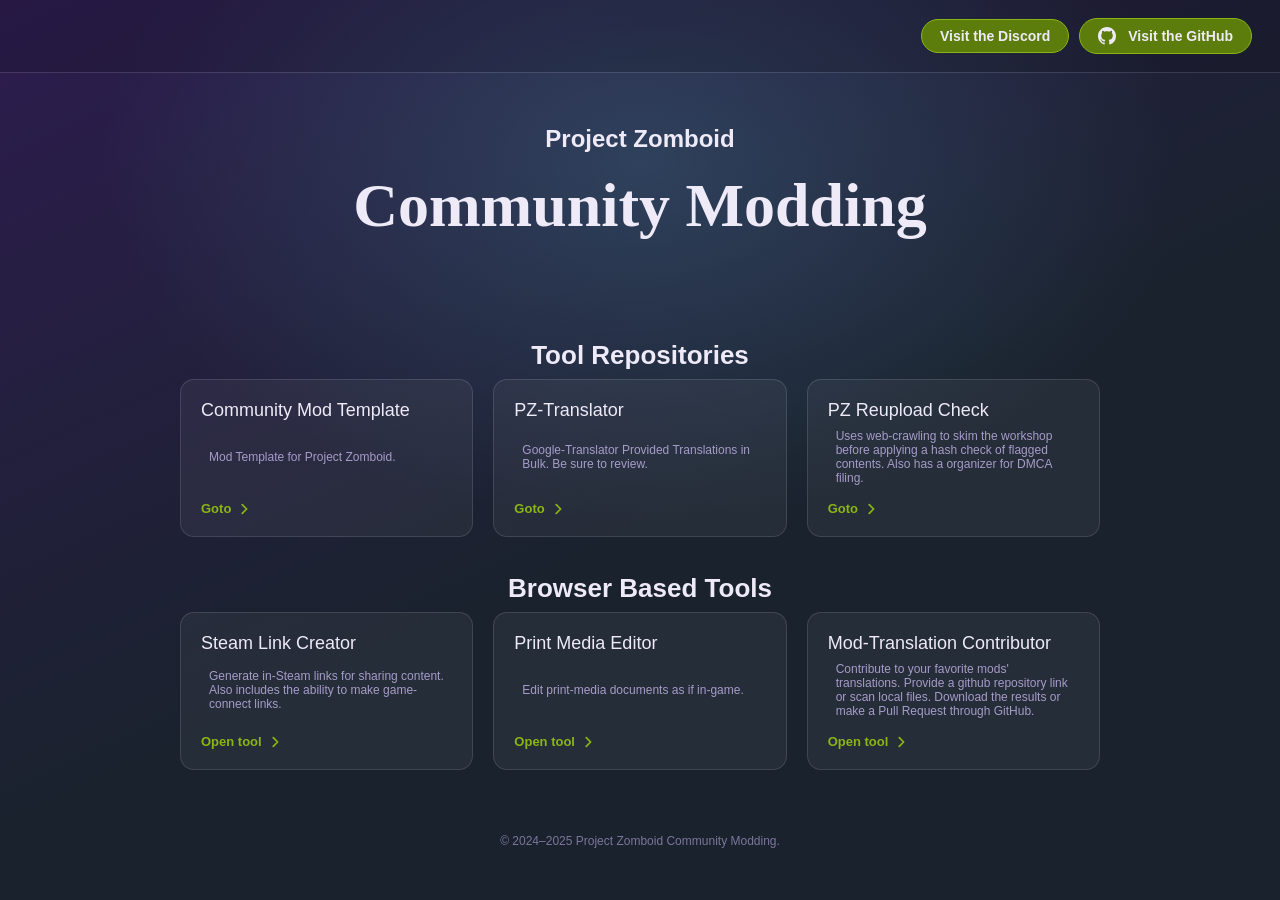
==== commit a0ce5b23: "mod translation contri" ====
--- a/index.html
+++ b/index.html
@@ -30,17 +30,20 @@
     <div class="tool-grid">
 
       <a class="tool-card" href="https://github.com/Project-Zomboid-Community-Modding/pzmc-template">
-        Community Mod Template
+        <h3>Community Mod Template</h3>
+        <span class="tool-note">Mod Template for Project Zomboid.</span>
         <span class="launch">Goto<svg viewBox="0 0 16 16" fill="none" stroke="currentColor" stroke-width="2" stroke-linecap="round" stroke-linejoin="round"><path d="M6 3l5 5-5 5"/></svg></span>
       </a>
 
       <a class="tool-card" href="https://github.com/Project-Zomboid-Community-Modding/pz-translator">
-        Pz-Translator
+        <h3>PZ-Translator</h3>
+        <span class="tool-note">Google-Translator Provided Translations in Bulk. Be sure to review.</span>
         <span class="launch">Goto<svg viewBox="0 0 16 16" fill="none" stroke="currentColor" stroke-width="2" stroke-linecap="round" stroke-linejoin="round"><path d="M6 3l5 5-5 5"/></svg></span>
       </a>
 
       <a class="tool-card" href="https://github.com/Project-Zomboid-Community-Modding/PZ-reupload-check">
-        PZ Reupload Check
+        <h3>PZ Reupload Check</h3>
+        <span class="tool-note">Uses web-crawling to skim the workshop before applying a hash check of flagged contents. Also has a organizer for DMCA filing.</span>
         <span class="launch">Goto<svg viewBox="0 0 16 16" fill="none" stroke="currentColor" stroke-width="2" stroke-linecap="round" stroke-linejoin="round"><path d="M6 3l5 5-5 5"/></svg></span>
       </a>
 
@@ -52,20 +55,25 @@
     <div class="tool-grid">
 
       <a class="tool-card" href="tools/steam-link/">
-        Steam Link Creator
+        <h3>Steam Link Creator</h3>
+        <span class="tool-note">Generate in-Steam links for sharing content. Also includes the ability to make game-connect links.</span>
         <span class="launch">Open tool <svg viewBox="0 0 16 16" fill="none" stroke="currentColor" stroke-width="2" stroke-linecap="round" stroke-linejoin="round"><path d="M6 3l5 5-5 5"/></svg></span>
       </a>
 
       <a class="tool-card" href="tools/print-media-editor/">
-        Print Media Editor
+        <h3>Print Media Editor</h3>
+        <span class="tool-note">Edit print-media documents as if in-game.</span>
         <span class="launch">Open tool <svg viewBox="0 0 16 16" fill="none" stroke="currentColor" stroke-width="2" stroke-linecap="round" stroke-linejoin="round"><path d="M6 3l5 5-5 5"/></svg></span>
       </a>
 
+      <a class="tool-card" href="tools/mod-translator/">
+        <h3>Mod-Translation Contributor</h3>
+        <span class="tool-note">Contribute to your favorite mods' translations. Provide a github repository link or scan local files. Download the results or make a Pull Request through GitHub.</span>
+        <span class="launch">Open tool <svg viewBox="0 0 16 16" fill="none" stroke="currentColor" stroke-width="2" stroke-linecap="round" stroke-linejoin="round"><path d="M6 3l5 5-5 5"/></svg></span>
+      </a>
 
     </div>
   </div>
-
-  <br><br>
   <footer>
     <div class="copyright">© 2024&ndash;2025 Project Zomboid Community Modding.</div>
   </footer>
--- a/main.css
+++ b/main.css
@@ -81,7 +81,7 @@
   .hero {
     max-width: 880px;
     margin: 0 auto;
-    padding: 64px 24px 24px;
+    padding: 32px 24px 24px;
     text-align: center;
   }
   .hero img {
@@ -117,15 +117,25 @@
   .tools {
     max-width: 960px;
     margin: 56px auto 0;
-    padding: 0 24px;
+    padding: 0 20px;
   }
   .tools h2 {
-    font-family: var(--serif);
+    font-family: var(--sans);
     font-weight: 600;
     font-size: 26px;
     text-align: center;
     margin: 0 0 8px;
   }
+
+  .tool-note {
+    font-family: var(--sans);
+    font-weight: 400;
+    font-size: 12px;
+    text-align: flex;
+    padding: 8px;
+    color: var(--ink-dim);
+  }
+
   .tools .sub {
     text-align: center;
     color: var(--ink-dim);
@@ -140,10 +150,11 @@
   .tool-card {
     display: flex;
     flex-direction: column;
+    justify-content: space-between;
     background: var(--panel);
     border: 1px solid var(--panel-border);
     border-radius: 14px;
-    padding: 26px;
+    padding: 20px;
     text-decoration: none;
     color: var(--ink);
     transition: background 0.15s ease, transform 0.15s ease, border-color 0.15s ease;
@@ -164,12 +175,14 @@
     margin-bottom: 16px;
   }
   .tool-card .tool-icon svg { width: 22px; height: 22px; }
+
   .tool-card h3 {
-    font-family: var(--serif);
-    font-weight: 600;
-    font-size: 21px;
-    margin: 0 0 8px;
-  }
+    font-family: var(--sans);
+    font-weight: 500;
+    font-size: 18px;
+    margin: 0 0 0px;
+  }
+
   .tool-card p {
     font-size: 14px;
     line-height: 1.55;
@@ -183,7 +196,9 @@
     color: var(--accent);
     display: flex;
     align-items: center;
+    align-items: flex-end;
     gap: 6px;
+    margin-top: 8px;
   }
   .tool-card .launch svg { width: 14px; height: 14px; transition: transform 0.15s ease; }
   .tool-card:hover .launch svg { transform: translateX(3px); }
@@ -202,8 +217,9 @@
   footer {
     max-width: 960px;
     margin: 64px auto 0;
-    padding: 28px 24px 40px;
-    text-align: center;
+    text-align: center;
+    flex-direction: row;
+    justify-content: flex-end;
   }
   .discord-cta {
     display: inline-flex;
@@ -212,7 +228,6 @@
     background: rgba(255,255,255,0.05);
     border: 1px solid var(--panel-border);
     border-radius: 999px;
-    padding: 10px 12px 10px 22px;
     text-decoration: none;
     color: var(--ink);
     margin-bottom: 28px;
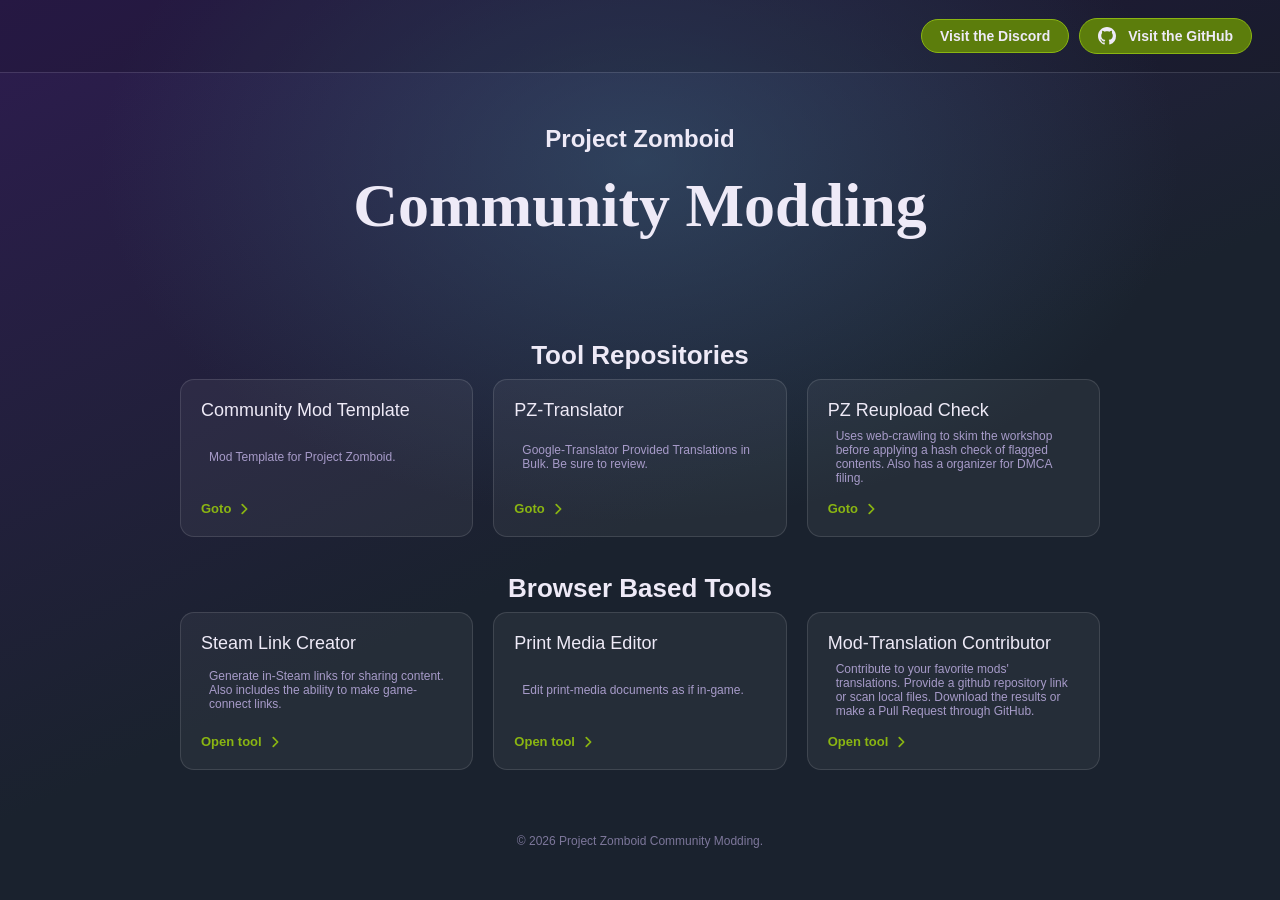
==== commit 294446ba: "oauth-worker" ====
--- a/index.html
+++ b/index.html
@@ -75,7 +75,7 @@
     </div>
   </div>
   <footer>
-    <div class="copyright">© 2024&ndash;2025 Project Zomboid Community Modding.</div>
+    <div class="copyright">© 2026 Project Zomboid Community Modding.</div>
   </footer>
 
 </body>
